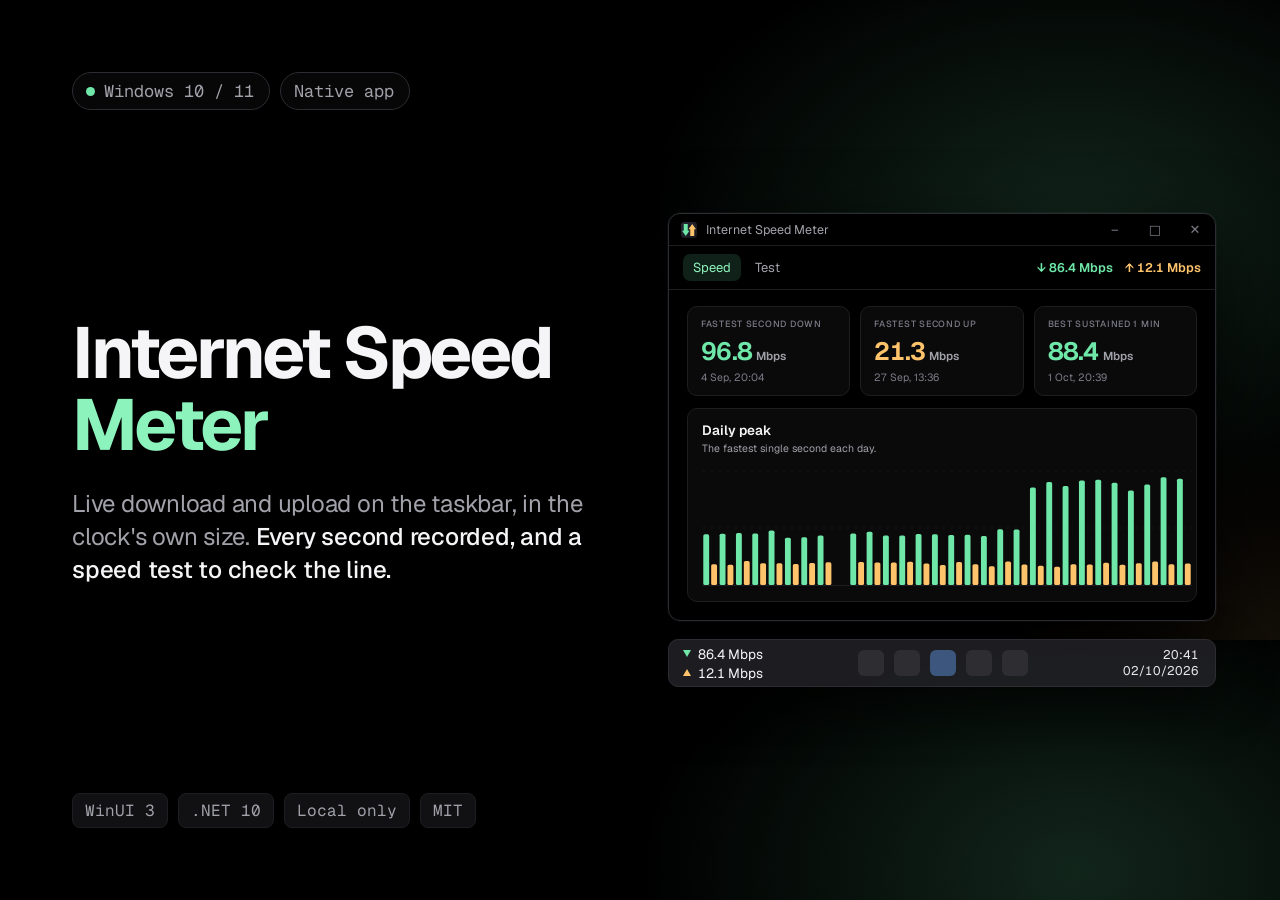
==== docs/social-preview.html @ be20d67f "docs: social preview image and its source" ====
<!doctype html>
<!--
  Source of docs/social-preview.png, the repository's social preview
  (GitHub: Settings > General > Social preview). 1280x640, GitHub's size.

  The window and the taskbar on the right are ILLUSTRATIVE: drawn from a fixed
  seed, so every render is identical, and none of it is anyone's connection.
  Keep it that way - no real speeds, addresses or adapter names belong in an
  image shared publicly.

  Render with Edge (the fonts are the app's own, under src\SpeedMeter.App\Assets):

    "C:\Program Files (x86)\Microsoft\Edge\Application\msedge.exe" --headless=new
      --disable-gpu --hide-scrollbars --force-device-scale-factor=1
      --window-size=1280,640 --virtual-time-budget=3000
      --user-data-dir=%TEMP%\social-preview-edge
      --screenshot=%CD%\docs\social-preview.png %CD%\docs\social-preview.html
-->
<html lang="en">
<head>
<meta charset="utf-8">
<title>Internet Speed Meter</title>
<style>
  @font-face { font-family: Geist; font-weight: 100 900; src: url(../src/SpeedMeter.App/Assets/Fonts/Geist-Variable.ttf) format('truetype'); }
  @font-face { font-family: 'Geist Mono'; font-weight: 100 900; src: url(../src/SpeedMeter.App/Assets/Fonts/GeistMono-Variable.ttf) format('truetype'); }

  /* The app's own tokens (src/SpeedMeter.App/Theme/Palette.cs): green down, amber up. */
  :root {
    --bg: #000000;
    --bg-panel: #0a0a0b;
    --border: #1e1e22;
    --border-strong: #2c2c33;
    --grid: #1a1a1e;
    --text: #f5f5f7;
    --text-dim: #a1a1aa;
    --text-faint: #7c7c88;
    --down: #6ee7a8;
    --down-bright: #8df3bd;
    --up: #ffc46b;
  }

  * { box-sizing: border-box; margin: 0; padding: 0; }
  html, body { width: 1280px; height: 640px; overflow: hidden; }
  body {
    background:
      radial-gradient(620px 430px at 84% 36%, rgba(110, 231, 168, 0.16), transparent 70%),
      radial-gradient(420px 280px at 98% 100%, rgba(255, 196, 107, 0.08), transparent 70%),
      var(--bg);
    color: var(--text);
    font-family: Geist, system-ui, sans-serif;
    -webkit-font-smoothing: antialiased;
  }

  .frame {
    position: absolute; inset: 72px 64px 72px 72px;
    display: grid; grid-template-columns: 1fr 548px; grid-template-rows: 100%; gap: 44px;
  }

  /* ---- left: the words ---- */
  .copy { display: flex; flex-direction: column; justify-content: space-between; }

  .pills { display: flex; gap: 10px; }
  .pill {
    display: inline-flex; align-items: center; gap: 9px;
    padding: 7px 15px 7px 13px; border: 1px solid var(--border-strong); border-radius: 999px;
    font-family: 'Geist Mono', monospace; font-size: 17px; color: var(--text-dim);
    background: rgba(10, 10, 11, 0.7);
  }
  .dot { width: 9px; height: 9px; border-radius: 50%; background: var(--down); }

  h1 { font-size: 72px; line-height: 1; white-space: nowrap; font-weight: 700; letter-spacing: -0.045em; }
  h1 .accent { color: var(--down-bright); }
  .tagline {
    margin-top: 26px; max-width: 540px;
    font-size: 24px; line-height: 1.38; font-weight: 400; color: var(--text-dim);
    letter-spacing: -0.01em;
  }
  .tagline strong { color: var(--text); font-weight: 500; }

  .chips { display: flex; flex-wrap: wrap; gap: 10px; }
  .chip {
    font-family: 'Geist Mono', monospace; font-size: 16px; color: var(--text-dim);
    padding: 6px 12px; border-radius: 8px; background: #111114; border: 1px solid var(--border);
  }

  /* ---- right: an illustrative window above an illustrative taskbar ---- */
  .right { display: flex; flex-direction: column; justify-content: center; gap: 18px; }
  .window {
    background: var(--bg); border: 1px solid var(--border-strong); border-radius: 12px;
    overflow: hidden;
    box-shadow: 0 0 0 1px rgba(255, 255, 255, 0.03), 0 30px 80px rgba(0, 0, 0, 0.7);
  }
  .titlebar {
    height: 32px; display: flex; align-items: center; gap: 9px; padding: 0 0 0 12px;
    font-size: 12.5px; color: var(--text-dim); border-bottom: 1px solid var(--border);
  }
  .titlebar img { width: 16px; height: 16px; }
  .titlebar .caption { margin-left: auto; display: flex; }
  .titlebar .caption span { width: 40px; height: 32px; display: grid; place-items: center; color: var(--text-faint); font-size: 13px; }

  .topbar {
    height: 44px; display: flex; align-items: center; padding: 0 14px; gap: 4px;
    border-bottom: 1px solid var(--border);
  }
  .tab { font-size: 13px; color: var(--text-dim); padding: 5px 10px; border-radius: 7px; }
  .tab.on { background: rgba(110, 231, 168, 0.14); color: var(--down-bright); }
  .live { margin-left: auto; display: flex; gap: 12px; font-size: 12.5px; font-weight: 600; font-variant-numeric: tabular-nums; }
  .live .d { color: var(--down); }
  .live .u { color: var(--up); }

  .page { padding: 16px 18px 18px; display: flex; flex-direction: column; gap: 12px; }
  .stats { display: grid; grid-template-columns: repeat(3, 1fr); gap: 10px; }
  .stat { background: var(--bg-panel); border: 1px solid var(--border); border-radius: 10px; padding: 11px 13px; }
  .stat .k { font-size: 9px; letter-spacing: 0.08em; color: var(--text-faint); font-weight: 500; }
  .stat .v { margin-top: 5px; font-size: 25px; font-weight: 650; letter-spacing: -0.03em; font-variant-numeric: tabular-nums; }
  .stat .v small { font-size: 11.5px; color: var(--text-dim); font-weight: 600; margin-left: 4px; letter-spacing: 0; }
  .stat .w { margin-top: 3px; font-size: 10.5px; color: var(--text-faint); }
  .v.down { color: var(--down); }
  .v.up { color: var(--up); }

  .card { background: var(--bg-panel); border: 1px solid var(--border); border-radius: 10px; padding: 12px 14px 10px; }
  .card-title { font-size: 13.5px; font-weight: 600; }
  .card-sub { margin-top: 2px; font-size: 10.5px; color: var(--text-dim); }
  #peaks { display: block; margin-top: 8px; }

  /* The taskbar, and the readout in the clock's size that is the app's point. */
  .taskbar {
    height: 48px; border-radius: 10px; border: 1px solid var(--border-strong);
    background: rgba(32, 32, 36, 0.92);
    display: flex; align-items: center; padding: 0 16px 0 14px; gap: 14px;
    box-shadow: 0 20px 50px rgba(0, 0, 0, 0.6);
  }
  .readout { display: grid; grid-template-columns: auto auto; column-gap: 7px; row-gap: 1px; align-items: center; font-size: 13.5px; font-variant-numeric: tabular-nums; }
  .readout i { width: 0; height: 0; border-left: 4.5px solid transparent; border-right: 4.5px solid transparent; }
  .readout i.d { border-top: 7px solid var(--down); }
  .readout i.u { border-bottom: 7px solid var(--up); }
  .icons { display: flex; gap: 10px; margin: 0 auto; }
  .icons span { width: 26px; height: 26px; border-radius: 6px; background: #3a3a42; opacity: 0.55; }
  .icons span:nth-child(3) { background: #4a6fa5; opacity: 0.7; }
  .clock { text-align: right; font-size: 12.5px; line-height: 1.3; color: #e8e8ec; font-variant-numeric: tabular-nums; }
</style>
</head>
<body>
<div class="frame">
  <section class="copy">
    <div class="pills">
      <span class="pill"><span class="dot"></span>Windows 10 / 11</span>
      <span class="pill">Native app</span>
    </div>
    <div>
      <h1>Internet Speed<br><span class="accent">Meter</span></h1>
      <p class="tagline">
        Live download and upload on the taskbar, in the clock's own size.
        <strong>Every second recorded, and a speed test to check the line.</strong>
      </p>
    </div>
    <div class="chips">
      <span class="chip">WinUI 3</span>
      <span class="chip">.NET 10</span>
      <span class="chip">Local only</span>
      <span class="chip">MIT</span>
    </div>
  </section>

  <section class="right" aria-hidden="true">
    <div class="window">
      <div class="titlebar">
        <img src="../src/SpeedMeter.App/Assets/app-icon.svg" alt="">Internet Speed Meter
        <span class="caption"><span>&#x2013;</span><span>&#x25A1;</span><span>&#x2715;</span></span>
      </div>
      <div class="topbar">
        <span class="tab on">Speed</span><span class="tab">Test</span>
        <span class="live"><span class="d">&#x2193; 86.4 Mbps</span><span class="u">&#x2191; 12.1 Mbps</span></span>
      </div>
      <div class="page">
        <div class="stats">
          <div class="stat"><div class="k">FASTEST SECOND DOWN</div><div class="v down">96.8<small>Mbps</small></div><div class="w">4 Sep, 20:04</div></div>
          <div class="stat"><div class="k">FASTEST SECOND UP</div><div class="v up">21.3<small>Mbps</small></div><div class="w">27 Sep, 13:36</div></div>
          <div class="stat"><div class="k">BEST SUSTAINED 1 MIN</div><div class="v down">88.4<small>Mbps</small></div><div class="w">1 Oct, 20:39</div></div>
        </div>
        <div class="card">
          <div class="card-title">Daily peak</div>
          <div class="card-sub">The fastest single second each day.</div>
          <svg id="peaks" width="490" height="128" viewBox="0 0 490 128"></svg>
        </div>
      </div>
    </div>
    <div class="taskbar">
      <div class="readout">
        <i class="d"></i><span>86.4 Mbps</span>
        <i class="u"></i><span>12.1 Mbps</span>
      </div>
      <div class="icons"><span></span><span></span><span></span><span></span><span></span></div>
      <div class="clock">20:41<br>02/10/2026</div>
    </div>
  </section>
</div>

<script>
  // Fixed seed: every render is identical, and none of it is a real connection.
  let seed = 20261002;
  const rand = () => ((seed = (seed * 1664525 + 1013904223) >>> 0) / 4294967296);

  // Daily peak: a month of days, down and up side by side, the line upgraded
  // from 50 to 100 Mbps two thirds of the way along - the step the page exists
  // to show. One day the machine was off: an empty slot, not a zero.
  const N = 30, W = 490, H = 128, BASE = H - 6, TOP = 8;
  let bars = `<line x1="0" y1="${BASE + 0.5}" x2="${W}" y2="${BASE + 0.5}" stroke="#1e1e22"/>`;
  for (const f of [0.5, 1]) bars += `<line x1="0" y1="${BASE - f * (BASE - TOP)}" x2="${W}" y2="${BASE - f * (BASE - TOP)}" stroke="#141418" stroke-dasharray="3 5"/>`;
  const band = W / N, bw = Math.min(6.2, band * 0.36);
  for (let i = 0; i < N; i++) {
    if (i === 8) continue;
    const line = i >= 20 ? 1 : 0.5;
    const down = line * (0.82 + rand() * 0.16);
    const up = 0.16 + rand() * 0.05;
    const x = i * band + (band - (bw * 2 + 2)) / 2;
    const h = (v) => v * (BASE - TOP);
    bars += `<rect x="${x}" y="${BASE - h(down)}" width="${bw}" height="${h(down)}" rx="1.6" fill="#6ee7a8"/>`;
    bars += `<rect x="${x + bw + 2}" y="${BASE - h(up)}" width="${bw}" height="${h(up)}" rx="1.6" fill="#ffc46b"/>`;
  }
  document.getElementById('peaks').innerHTML = bars;
</script>
</body>
</html>
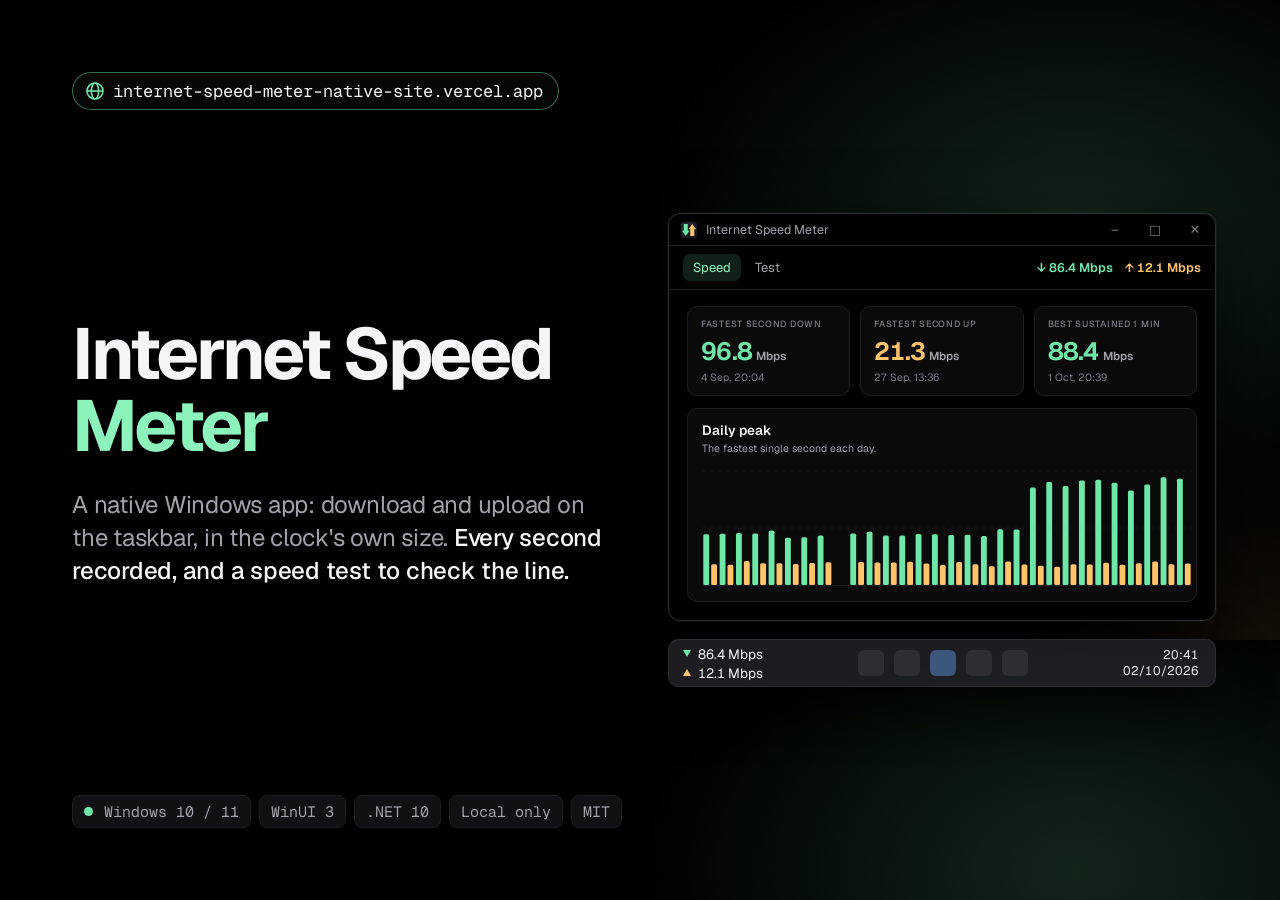
==== commit 26f39a80: "docs: the project site in the README badges, the social preview and link previews The social card's " ====
--- a/docs/social-preview.html
+++ b/docs/social-preview.html
@@ -67,6 +67,10 @@
     background: rgba(10, 10, 11, 0.7);
   }
   .dot { width: 9px; height: 9px; border-radius: 50%; background: var(--down); }
+  .chip .dot { display: inline-block; vertical-align: 1px; margin-right: 2px; }
+  /* The project site's address, so the card says where to see more. */
+  .site { color: var(--text); border-color: rgba(110, 231, 168, 0.45); }
+  .site svg { width: 18px; height: 18px; fill: none; stroke: var(--down); stroke-width: 1.6; }
 
   h1 { font-size: 72px; line-height: 1; white-space: nowrap; font-weight: 700; letter-spacing: -0.045em; }
   h1 .accent { color: var(--down-bright); }
@@ -77,10 +81,10 @@
   }
   .tagline strong { color: var(--text); font-weight: 500; }
 
-  .chips { display: flex; flex-wrap: wrap; gap: 10px; }
+  .chips { display: flex; flex-wrap: wrap; gap: 8px; }
   .chip {
-    font-family: 'Geist Mono', monospace; font-size: 16px; color: var(--text-dim);
-    padding: 6px 12px; border-radius: 8px; background: #111114; border: 1px solid var(--border);
+    font-family: 'Geist Mono', monospace; font-size: 15px; color: var(--text-dim);
+    padding: 6px 11px; border-radius: 8px; background: #111114; border: 1px solid var(--border);
   }
 
   /* ---- right: an illustrative window above an illustrative taskbar ---- */
@@ -144,17 +148,17 @@
 <div class="frame">
   <section class="copy">
     <div class="pills">
-      <span class="pill"><span class="dot"></span>Windows 10 / 11</span>
-      <span class="pill">Native app</span>
+      <span class="pill site"><svg viewBox="0 0 18 18"><circle cx="9" cy="9" r="8"/><path d="M1 9h16"/><ellipse cx="9" cy="9" rx="3.6" ry="8"/></svg>internet-speed-meter-native-site.vercel.app</span>
     </div>
     <div>
       <h1>Internet Speed<br><span class="accent">Meter</span></h1>
       <p class="tagline">
-        Live download and upload on the taskbar, in the clock's own size.
+        A native Windows app: download and upload on the taskbar, in the clock's own size.
         <strong>Every second recorded, and a speed test to check the line.</strong>
       </p>
     </div>
     <div class="chips">
+      <span class="chip"><span class="dot"></span> Windows 10 / 11</span>
       <span class="chip">WinUI 3</span>
       <span class="chip">.NET 10</span>
       <span class="chip">Local only</span>
